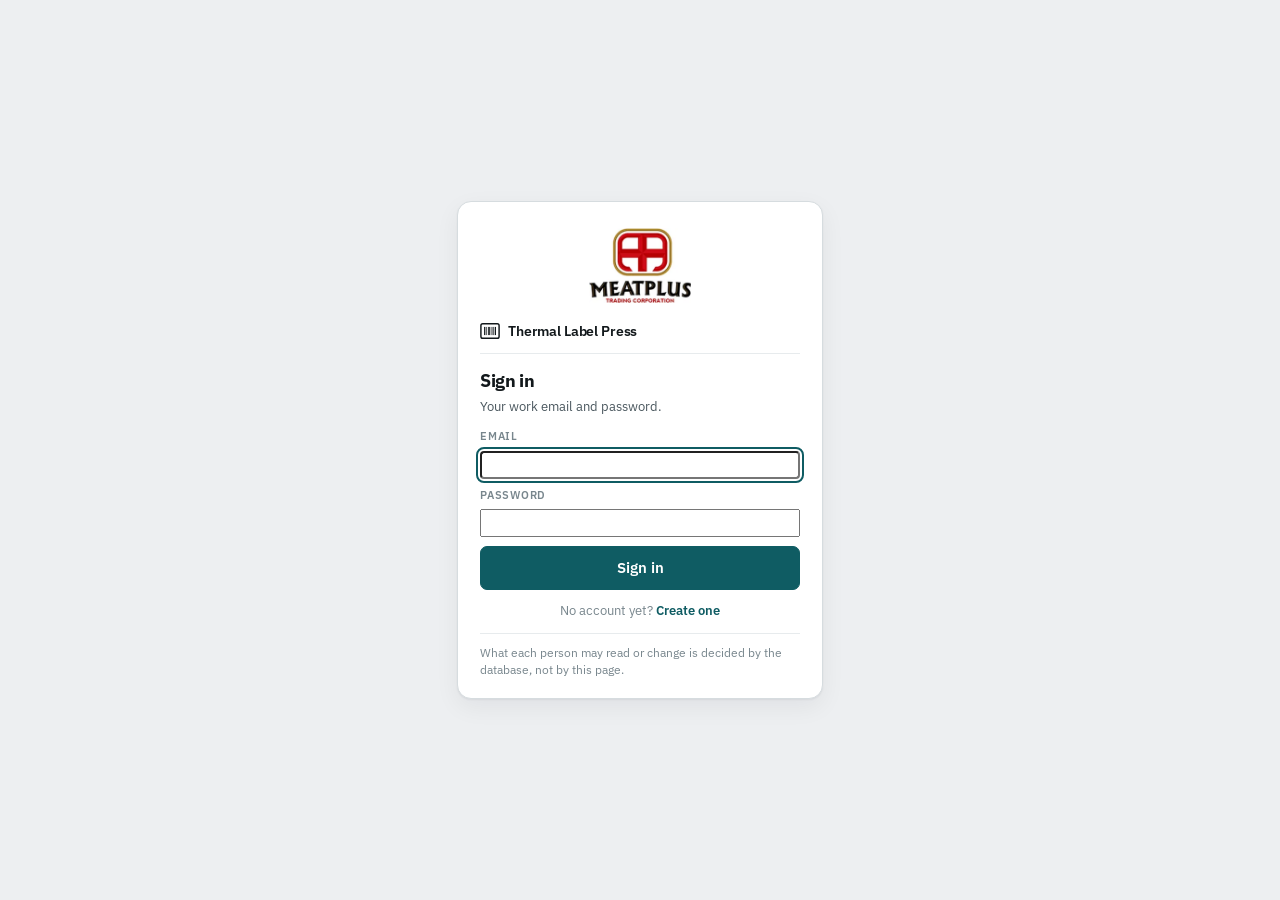
==== test/index.html @ 245c42df "Add GS1-128, EAN-13, EAN-8, UPC-A, ITF-14 and a GS1 Digital Link QR GS1-128 is the useful one for a " ====
<!doctype html>
<html lang="en">
<head>
<meta charset="utf-8">
<meta name="viewport" content="width=device-width, initial-scale=1">
<title>Thermal Label Press</title>
<meta name="description" content="Customer-based barcode label generator — Code 128, GS1-128, EAN, UPC, ITF-14 and QR — for Zebra and Godex thermal printers.">
<meta name="theme-color" content="#0F5C63">
<link rel="preconnect" href="https://fonts.googleapis.com">
<link rel="preconnect" href="https://fonts.gstatic.com" crossorigin>
<link rel="stylesheet" href="https://fonts.googleapis.com/css2?family=Courier+Prime:wght@700&family=IBM+Plex+Mono:wght@400;500;600;700&family=IBM+Plex+Sans:wght@400;500;600;700&display=swap">
<link rel="stylesheet" href="../styles.css">
<link rel="icon" href="data:image/svg+xml,%3Csvg xmlns='http://www.w3.org/2000/svg' viewBox='0 0 22 22'%3E%3Crect width='22' height='22' rx='4' fill='%230F5C63'/%3E%3Cg fill='white'%3E%3Crect x='4.5' y='5' width='1.6' height='12'/%3E%3Crect x='7.2' y='5' width='0.9' height='12'/%3E%3Crect x='9.2' y='5' width='2' height='12'/%3E%3Crect x='12.2' y='5' width='0.9' height='12'/%3E%3Crect x='14.2' y='5' width='1.3' height='12'/%3E%3Crect x='16.6' y='5' width='1.6' height='12'/%3E%3C/g%3E%3C/svg%3E">
</head>
<body class="locked">
<header class="bar">
  <div class="brand">
    <svg width="22" height="22" viewBox="0 0 22 22" aria-hidden="true">
      <rect x="1" y="3" width="20" height="16" rx="2" fill="none" stroke="currentColor" stroke-width="1.6"/>
      <g fill="currentColor">
        <rect x="4.5" y="6.5" width="1.4" height="9"/><rect x="7" y="6.5" width="0.8" height="9"/>
        <rect x="9" y="6.5" width="1.8" height="9"/><rect x="11.8" y="6.5" width="0.8" height="9"/>
        <rect x="13.8" y="6.5" width="1.2" height="9"/><rect x="16.2" y="6.5" width="1.4" height="9"/>
      </g>
    </svg>
    <span>Thermal Label Press</span>
    <span class="sub">Code 128 · GS1 · QR</span>
  </div>
  <nav class="tabs" role="tablist">
    <button role="tab" aria-selected="true" data-tab="print">Print</button>
    <button role="tab" aria-selected="false" data-tab="products">Products <span class="badge" id="pend-prod" hidden></span></button>
    <button role="tab" aria-selected="false" data-tab="customers">Customers <span class="badge" id="pend-cust" hidden></span></button>
    <button role="tab" aria-selected="false" data-tab="log">Print log</button>
    <button role="tab" aria-selected="false" data-tab="setup" data-admin="1">Label setup</button>
    <button role="tab" aria-selected="false" data-tab="users" data-admin="1">Users</button>
  </nav>
  <div class="who" id="who">
    <span class="whoName" id="who-name"></span>
    <span class="chip" id="who-role"></span>
    <button class="btn ghost tiny" id="b-refresh" title="Reload from the database">Refresh</button>
    <button class="btn ghost tiny" id="b-lock" title="Lock the station">Lock</button>
    <button class="btn ghost tiny" id="b-signout">Sign out</button>
  </div>
</header>

<!-- ============ SIGN IN ============ -->
<div id="gate" hidden>
  <div class="gateCard">
    <div class="gateLogo"><img src="../meatplus.webp" alt="Meatplus Trading Corporation" width="220" height="162"></div>
    <div class="gateBrand">
      <svg width="26" height="26" viewBox="0 0 22 22" aria-hidden="true">
        <rect x="1" y="3" width="20" height="16" rx="2" fill="none" stroke="currentColor" stroke-width="1.6"/>
        <g fill="currentColor">
          <rect x="4.5" y="6.5" width="1.4" height="9"/><rect x="7" y="6.5" width="0.8" height="9"/>
          <rect x="9" y="6.5" width="1.8" height="9"/><rect x="11.8" y="6.5" width="0.8" height="9"/>
          <rect x="13.8" y="6.5" width="1.2" height="9"/><rect x="16.2" y="6.5" width="1.4" height="9"/>
        </g>
      </svg>
      <span>Thermal Label Press</span>
    </div>

    <form id="login-panel" hidden autocomplete="on">
      <h1>Sign in</h1>
      <p class="gateNote">Your work email and password.</p>
      <div class="field"><label for="li-email">Email</label><input type="email" id="li-email" autocomplete="username" required></div>
      <div class="field"><label for="li-pass">Password</label><input type="password" id="li-pass" autocomplete="current-password" required></div>
      <div class="gateMsg" id="li-msg"></div>
      <button class="btn primary wide" type="submit">Sign in</button>
      <p class="gateSwap">No account yet? <a href="#" data-gate="signup">Create one</a></p>
    </form>

    <form id="signup-panel" hidden autocomplete="on">
      <h1>Create your account</h1>
      <p class="gateNote">Your name goes on every label run you print.</p>
      <div class="field"><label for="su-name">Your name</label><input type="text" id="su-name" autocomplete="name" required></div>
      <div class="field"><label for="su-email">Work email</label><input type="email" id="su-email" autocomplete="username" required></div>
      <div class="field"><label for="su-pass">Password</label><input type="password" id="su-pass" autocomplete="new-password" required></div>
      <div class="field"><label for="su-pass2">Repeat it</label><input type="password" id="su-pass2" autocomplete="new-password" required></div>
      <div class="gateMsg" id="su-msg"></div>
      <button class="btn primary wide" type="submit">Create account</button>
      <p class="gateSwap">Already have one? <a href="#" data-gate="login">Sign in</a></p>
    </form>

    <div id="pending-panel" hidden>
      <h1>Waiting for approval</h1>
      <p class="gateNote">You are signed in as <b id="pending-who"></b>, but no role has been set yet.
        Ask an administrator to give you one on the Users tab.</p>
      <button class="btn wide" id="b-pending-out">Sign out</button>
    </div>

    <p class="gateFoot">What each person may read or change is decided by the database, not by this page.</p>
  </div>
</div>

<main class="wrap">

<!-- ============ PRINT ============ -->
<section class="panel on" id="p-print">
<div class="split">

  <div>
    <div class="card">
      <h2>Label content</h2>
      <div class="body">
        <div class="grid2">
          <div class="field span2">
            <label for="f-cust">Customer</label>
            <div class="custRow"><select id="f-cust"></select><span id="f-cust-mark"></span></div>
            <span class="hint">Every product belongs to a customer. Choosing one narrows the product list and is recorded in the print log — customer details never appear on the label.</span>
          </div>
          <div class="field span2">
            <label for="f-pick">Product</label>
            <select id="f-pick"></select>
            <span class="hint">Pick a saved product to fill the name, size and barcode. Choose “Custom entry” to type a one-off label.</span>
          </div>
          <div class="field span2">
            <label for="f-name">Product name</label>
            <input type="text" id="f-name" placeholder="AllJoy Chicken Liver">
          </div>
          <div class="field">
            <label for="f-size">Pack size</label>
            <input type="text" id="f-size" placeholder="250g">
          </div>
          <div class="field">
            <label for="f-code">Barcode number</label>
            <input type="text" id="f-code" class="mono" placeholder="39012472" inputmode="numeric">
          </div>
          <div class="field">
            <label for="f-sym">Code type</label>
            <select id="f-sym">
              <optgroup label="Bars">
                <option value="c128">Code 128 — the bars on the sample label</option>
                <option value="gs1128">GS1-128 — Code 128 carrying the dates and batch</option>
                <option value="ean13">EAN-13 — retail checkout</option>
                <option value="ean8">EAN-8 — retail checkout, small packs</option>
                <option value="upca">UPC-A — retail checkout, North America</option>
                <option value="itf14">ITF-14 — shipping cartons</option>
              </optgroup>
              <optgroup label="Square">
                <option value="qr">QR Code — a square, readable by phone</option>
                <option value="qrdl">QR Code · GS1 Digital Link — ready for 2D at the till</option>
              </optgroup>
            </select>
            <span class="hint">All of them carry the same number.<span data-admin="1"> Remembered against the customer selected above.</span><span data-op="1"> Used for this run; an administrator sets what a customer normally gets.</span></span>
          </div>
          <div class="field" id="fld-batch">
            <label for="f-batch">Batch or lot <span class="opt">optional</span></label>
            <input type="text" id="f-batch" class="mono" placeholder="L2608A" maxlength="20">
            <span class="hint">Goes into the barcode as (10) alongside the dates, so a scan captures it. Not printed as text.</span>
          </div>
          <div class="field">
            <label for="f-pd">Production date</label>
            <input type="date" id="f-pd">
            <div class="row"><button class="btn tiny" data-pd="today">Today</button></div>
          </div>
          <div class="field">
            <label for="f-ed">Expiry date</label>
            <input type="date" id="f-ed">
            <div class="row">
              <button class="btn tiny" data-shelf="3">+3 mo</button>
              <button class="btn tiny" data-shelf="6">+6 mo</button>
              <button class="btn tiny" data-shelf="12">+1 yr</button>
              <button class="btn tiny" data-shelf="24">+2 yr</button>
            </div>
          </div>
          <div class="field">
            <label for="f-copies">Copies</label>
            <input type="number" id="f-copies" value="1" min="1" max="500" class="mono">
          </div>
          <div class="field">
            <span class="lbl">Catalog</span>
            <button class="btn" id="b-save">Save to products</button>
          </div>
        </div>
      </div>
    </div>

    <div class="card">
      <h2>Print queue <span class="count" id="q-count">0 labels</span></h2>
      <div id="q-list"><div class="empty">Nothing queued. Add labels here to print several products in one run.</div></div>
      <div class="body row" style="border-top:1px solid var(--line-2)">
        <button class="btn primary" id="b-printq">Print queue</button>
        <button class="btn" id="b-addq">Add current label</button>
        <button class="btn ghost danger" id="b-clearq">Clear</button>
      </div>
    </div>

    <div class="card">
      <h2>Printer command · ZPL</h2>
      <div class="body">
        <pre class="zpl" id="zpl"></pre>
        <div class="row" style="margin-top:12px">
          <button class="btn" id="b-copyzpl">Copy ZPL</button>
          <button class="btn" id="b-dlzpl">Download .zpl</button>
          <span class="hint">Send straight to a Zebra printer (or a Godex model running ZPL emulation) — no driver, no browser margins.
            The file is ready to send with Zebra Setup Utilities, <span class="mono">copy /b</span> to a shared printer, or port 9100.</span>
        </div>
      </div>
    </div>
  </div>

  <div class="previewWrap">
    <div class="card">
      <h2>Preview <span class="count" id="pv-scale"></span></h2>
      <div class="stage" id="stage"><div class="stageInner" id="stageInner"></div></div>
      <div class="specs" id="specs"></div>
      <div id="carries"></div>
      <div id="flags"></div>
      <div class="body row" style="padding-top:4px">
        <button class="btn primary" id="b-print">Print label</button>
        <button class="btn" id="b-zoom">Zoom</button>
      </div>
    </div>
  </div>

</div>
</section>

<!-- ============ PRODUCTS ============ -->
<section class="panel" id="p-products">
  <div class="card">
    <h2 id="prod-title">Add a product</h2>
    <div class="body">
      <div class="grid3">
        <div class="field"><label for="n-name">Product name</label><input type="text" id="n-name" placeholder="AllJoy Beef Tapa"></div>
        <div class="field"><label for="n-size">Pack size</label><input type="text" id="n-size" placeholder="500g"></div>
        <div class="field"><label for="n-code">Barcode number</label><input type="text" id="n-code" class="mono" placeholder="39012473"></div>
        <div class="field" style="grid-column:span 2"><label for="n-cust">Customer</label><select id="n-cust"></select></div>
      </div>
      <div class="row" style="margin-top:14px">
        <button class="btn primary" id="b-add">Add product</button>
        <button class="btn ghost" id="b-pcancel" style="display:none">Cancel</button>
        <span class="hint" id="add-msg"></span>
        <span class="hint" data-op="1">New products are sent to an administrator for approval before they can be printed.</span>
      </div>
    </div>
  </div>

  <div class="card">
    <h2>Saved products <span class="count" id="cat-count"></span></h2>
    <div id="cat-warn"></div>
    <div class="tblWrap">
      <table>
        <thead><tr><th>Product</th><th>Size</th><th>Barcode</th><th>Customer</th><th></th></tr></thead>
        <tbody id="cat-body"></tbody>
      </table>
    </div>
    <div class="body row" style="border-top:1px solid var(--line-2)">
      <button class="btn" id="b-export">Export CSV</button>
      <button class="btn" id="b-import" data-admin="1">Import CSV</button>
      <input type="file" id="f-file" accept=".csv,text/csv" style="display:none">
      <span class="hint">Columns: name, size, code, customer. Import adds new codes and updates matching ones; either “customer” or “company” works as the column name. This is how you bring across the CSVs exported from the offline label station.</span>
    </div>
  </div>
</section>

<!-- ============ CUSTOMERS ============ -->
<section class="panel" id="p-customers">
  <div class="card">
    <h2 id="cus-title">Add a customer</h2>
    <div class="body">
      <div class="grid3">
        <div class="field"><label for="c-name">Customer name</label><input type="text" id="c-name" placeholder="AllJoy Foods"></div>
        <div class="field"><label for="c-code">Customer code</label><input type="text" id="c-code" class="mono" placeholder="ALLJOY"></div>
        <div class="field"><label for="c-contact">Contact person</label><input type="text" id="c-contact" placeholder="Ms. Rivera · 0917 000 0000"></div>
        <div class="field" style="grid-column:span 2"><label for="c-addr">Address</label><input type="text" id="c-addr" placeholder="Quezon City"></div>
        <div class="field"><label for="c-notes">Notes</label><input type="text" id="c-notes" placeholder="Deliveries Tue &amp; Fri"></div>
        <div class="field"><label>Logo</label>
          <div class="logoPick">
            <span class="logoBox" id="c-logo-box"><span class="logoNone">none</span></span>
            <button class="btn tiny" id="b-clogo" type="button">Choose…</button>
            <button class="btn tiny ghost danger" id="b-clogo-x" type="button" style="display:none">Remove</button>
            <input type="file" id="c-logo-file" accept="image/*" style="display:none">
          </div>
        </div>
        <div class="field"><label for="c-w">Label width (mm)</label><input type="number" id="c-w" class="mono" step="0.5" min="20" placeholder="house default"></div>
        <div class="field"><label for="c-h">Label height (mm)</label><input type="number" id="c-h" class="mono" step="0.5" min="15" placeholder="house default"></div>
        <div class="field" style="display:flex;justify-content:flex-end">
          <span class="hint">Leave the size blank to follow the house default. Setting it gives this customer its own stock, sized to fit automatically — fine-tune it any time on the Label setup tab.</span>
        </div>
      </div>
      <div class="row" style="margin-top:14px">
        <button class="btn primary" id="b-cadd">Add customer</button>
        <button class="btn ghost" id="b-ccancel" style="display:none">Cancel</button>
        <span class="hint" id="cus-msg"></span>
        <span class="hint" data-op="1">New customers are sent to an administrator for approval before they can be used.</span>
      </div>
    </div>
  </div>

  <div class="card">
    <h2>Customers <span class="count" id="cus-count"></span></h2>
    <div class="tblWrap">
      <table>
        <thead><tr><th>Customer</th><th>Code</th><th>Label stock</th><th>Contact</th><th>Address</th><th>Notes</th><th>Products</th><th></th></tr></thead>
        <tbody id="cus-body"></tbody>
      </table>
    </div>
    <div class="body row" style="border-top:1px solid var(--line-2)">
      <button class="btn" id="b-cexport">Export CSV</button>
      <button class="btn" id="b-cimport" data-admin="1">Import CSV</button>
      <input type="file" id="c-file" accept=".csv,text/csv" style="display:none">
      <span class="hint">Columns: name, code, contact, address, notes. Logos are not part of the CSV — set those here.</span>
    </div>
  </div>
</section>

<!-- ============ USERS ============ -->
<section class="panel" id="p-users">
  <div class="card">
    <h2 id="usr-title">Add a user</h2>
    <div class="body">
      <div class="grid3">
        <div class="field"><label for="u-name">Name</label><input type="text" id="u-name" autocomplete="off" placeholder="Rosa dela Cruz"></div>
        <div class="field"><label for="u-user">Username</label><input type="text" id="u-user" autocomplete="off" placeholder="rosa.delacruz@meatplus.ph"></div>
        <div class="field"><label for="u-role">Role</label>
          <select id="u-role">
            <option value="operator">Operator — print and view the log</option>
            <option value="admin">Administrator — everything</option>
          </select>
        </div>
        <div class="field"><label for="u-pin">PIN or password</label><input type="password" id="u-pin" autocomplete="new-password"></div>
        <div class="field"><label for="u-pin2">Repeat it</label><input type="password" id="u-pin2" autocomplete="new-password"></div>
      </div>
      <div class="row" style="margin-top:14px">
        <button class="btn primary" id="b-uadd">Add user</button>
        <button class="btn ghost" id="b-ucancel" style="display:none">Cancel</button>
        <span class="hint" id="usr-msg"></span>
      </div>
    </div>
  </div>

  <div class="card">
    <h2>Users <span class="count" id="usr-count"></span></h2>
    <div class="tblWrap">
      <table>
        <thead><tr><th>Name</th><th>Username</th><th>Role</th><th>Last signed in</th><th></th></tr></thead>
        <tbody id="usr-body"></tbody>
      </table>
    </div>
    <div class="body" style="border-top:1px solid var(--line-2)">
      <div class="flag ok"><span class="ic">▣</span><span>Accounts are real logins in your Supabase project and what each
        role may read or change is enforced by the database, not by this page — so the rules hold however the page is
        opened. Passwords are set through a server-side function that checks you are an administrator first; the key
        that can create a login is never sent to this browser.</span></div>
      <div class="flag warn" style="margin-top:10px"><span class="ic">△</span><span>This project's logins are shared with
        the other Meatplus apps. <b>Delete</b> here removes access to the label app only — it does not delete the
        person's login, so they keep working in those. If the username already has a login, adding it here gives that
        person label access instead of making a second account; leave the password blank to keep theirs as it is.</span></div>
      <div class="row" style="margin-top:14px">
        <button class="btn" id="b-uexport">Export users CSV</button>
        <span class="hint">Names, usernames and roles only — passwords are never exported.</span>
      </div>
    </div>
  </div>
</section>

<!-- ============ PRINT LOG ============ -->
<section class="panel" id="p-log">
  <div class="card">
    <h2>Print log <span class="count" id="log-count"></span></h2>
    <div class="tblWrap">
      <table>
        <thead><tr><th>When</th><th>By</th><th>Customer</th><th>Product</th><th>Size</th><th>Barcode</th><th>Dates</th><th>Labels</th></tr></thead>
        <tbody id="log-body"></tbody>
      </table>
    </div>
    <div class="body row" style="border-top:1px solid var(--line-2)">
      <button class="btn" id="b-lexport">Export CSV</button>
      <button class="btn ghost danger" id="b-lclear" data-admin="1">Clear log</button>
      <span class="hint">Every print run is recorded here — the last 2,000 runs are kept.</span>
    </div>
  </div>
</section>

<!-- ============ SETUP ============ -->
<section class="panel" id="p-setup">
  <div class="split">
    <div>
      <div class="card">
        <h2>Label stock</h2>
        <div id="scope" style="padding:14px 18px 0"></div>
        <div class="body">
          <div class="grid3">
            <div class="field" style="grid-column:span 3">
              <label for="s-scope">Whose labels are you setting up?</label>
              <select id="s-scope"></select>
              <span class="hint">Everything on this tab belongs to the company chosen here. This is the same choice as the customer on the Print tab.</span>
            </div>
            <div class="field span2" style="grid-column:span 3">
              <label for="s-preset">Size preset</label>
              <select id="s-preset">
                <option value="50x30">50 × 30 mm  (2.0 × 1.2 in)</option>
                <option value="50x25">50 × 25 mm  (2.0 × 1.0 in)</option>
                <option value="57x32">57 × 32 mm</option>
                <option value="60x40">60 × 40 mm</option>
                <option value="40x30">40 × 30 mm</option>
                <option value="76x51">76 × 51 mm  (3.0 × 2.0 in)</option>
                <option value="100x50">100 × 50 mm (4.0 × 2.0 in)</option>
                <option value="custom">Custom…</option>
              </select>
            </div>
            <div class="field"><label for="s-w">Width (mm)</label><input type="number" id="s-w" class="mono" step="0.5" min="20"></div>
            <div class="field"><label for="s-h">Height (mm)</label><input type="number" id="s-h" class="mono" step="0.5" min="15"></div>
            <div class="field"><label for="s-pad">Margin (mm)</label><input type="number" id="s-pad" class="mono" step="0.5" min="0"></div>
            <div class="field"><label for="s-dpi">Printer resolution</label>
              <select id="s-dpi"><option value="203">203 dpi (8 dots/mm)</option><option value="300">300 dpi (12 dots/mm)</option><option value="600">600 dpi (24 dots/mm)</option></select>
            </div>
            <div class="field"><label for="s-dark">Darkness (ZPL)</label><input type="number" id="s-dark" class="mono" min="0" max="30" step="1"></div>
            <div class="field"><label for="s-speed">Print speed (ips)</label><input type="number" id="s-speed" class="mono" min="2" max="12" step="1"></div>
          </div>
        </div>
      </div>

      <div class="card">
        <h2>Code measurement</h2>
        <div class="body">
          <div class="grid3">
            <div class="field" style="grid-column:span 3">
              <label for="s-sym">Code type</label>
              <select id="s-sym">
                <option value="c128">Code 128 — the bars on the sample label</option>
                <option value="qr">QR Code — a square, readable by phone</option>
              </select>
            </div>
            <div class="field" id="fld-barmode" style="grid-column:span 3">
              <label for="s-barmode">Sizing method</label>
              <select id="s-barmode">
                <option value="width">Set the barcode size — bars adjust to fit</option>
                <option value="module">Set the module width — barcode grows with longer numbers</option>
              </select>
            </div>
            <div class="field" id="fld-barw"><label for="s-barw">Barcode width (mm)</label><input type="number" id="s-barw" class="mono" step="0.5" min="10"></div>
            <div class="field" id="fld-bar"><label for="s-bar">Barcode height (mm)</label><input type="number" id="s-bar" class="mono" step="0.5" min="3"></div>
            <div class="field" id="fld-mod"><label for="s-mod">Module width (mm)</label><input type="number" id="s-mod" class="mono" step="0.01" min="0.15"></div>
            <div class="field" id="fld-qrmm"><label for="s-qrmm">QR size (mm)</label><input type="number" id="s-qrmm" class="mono" step="0.5" min="4"></div>
            <div class="field" id="fld-qrec">
              <label for="s-qrec">QR error correction</label>
              <select id="s-qrec">
                <option value="L">L — smallest code, least tolerant</option>
                <option value="M">M — the usual choice</option>
                <option value="Q">Q — tolerates a smudged label</option>
                <option value="H">H — most tolerant, largest code</option>
              </select>
            </div>
            <div class="field" id="fld-dlbase" style="grid-column:span 3">
              <label for="s-dlbase">Digital Link address</label>
              <input type="text" id="s-dlbase" class="mono" placeholder="https://id.gs1.org">
              <span class="hint">Where the QR points. GS1's own resolver works out of the box; change it to your own domain when you have a page to send people to.</span>
            </div>
            <div class="field" id="fld-suffix" style="grid-column:span 3">
              <label for="s-suffix">What the scanner types after the number</label>
              <select id="s-suffix">
                <option value="lf">Enter — line feed (matches the sample label)</option>
                <option value="cr">Enter — carriage return</option>
                <option value="crlf">Enter — carriage return + line feed</option>
                <option value="tab">Tab</option>
                <option value="">Nothing — just the number</option>
              </select>
            </div>
          </div>
          <div class="row" style="margin-top:14px">
            <span class="hint" id="bar-readout"></span>
          </div>
        </div>
      </div>

      <div class="card">
        <h2>Typography</h2>
        <div class="body">
          <div class="grid3">
            <div class="field"><label for="s-title">Name size (mm)</label><input type="number" id="s-title" class="mono" step="0.1" min="1"></div>
            <div class="field"><label for="s-date">Date size (mm)</label><input type="number" id="s-date" class="mono" step="0.1" min="1"></div>
            <div class="field"><label for="s-num">Number size (mm)</label><input type="number" id="s-num" class="mono" step="0.1" min="1"></div>
            <div class="field"><label for="s-fmt">Date format</label>
              <select id="s-fmt">
                <option value="mdy">Aug 20,2026</option>
                <option value="dmy">20 Aug 2026</option>
                <option value="iso">2026-08-20</option>
                <option value="slash">08/20/2026</option>
              </select>
            </div>
            <div class="field"><label for="s-pdl">“Produced” label</label><input type="text" id="s-pdl"></div>
            <div class="field"><label for="s-edl">“Expires” label</label><input type="text" id="s-edl"></div>
            <div class="field"><label for="s-shownum">Number under bars</label>
              <select id="s-shownum"><option value="1">Show</option><option value="0">Hide</option></select>
            </div>
          </div>
          <div class="row" style="margin-top:16px">
            <button class="btn" id="b-fit">Auto-fit to stock</button>
            <button class="btn ghost" id="b-reset">Reset to defaults</button>
            <span class="hint">Auto-fit sizes the text and bars to fill the current label.</span>
          </div>
        </div>
      </div>
    </div>

    <div class="previewWrap">
      <div class="card">
        <h2>Live preview</h2>
        <div class="stage" id="stage2"><div class="stageInner" id="stageInner2"></div></div>
        <div class="specs" id="specs2"></div>
        <div id="carries2"></div>
        <div id="flags2" style="padding-top:12px"></div>
      </div>
      <div class="card">
        <h2>Printing notes</h2>
        <div class="body" style="font-size:14px;color:var(--ink-2);display:flex;flex-direction:column;gap:10px">
          <p style="margin:0"><b style="color:var(--ink)">Browser printing.</b> In the print dialog choose your Zebra or Godex driver, set paper to the same size as above, scale to 100% (not “fit to page”), and turn margins off. The page size is already embedded in the label.</p>
          <p style="margin:0"><b style="color:var(--ink)">Direct ZPL.</b> Copying the ZPL and sending it to the printer’s port skips the driver entirely and gives the sharpest bars, because the printer renders them at exact dot boundaries. The layout matches, but the text comes out in the printer’s own built-in font — print through the driver when you want the typewriter face of the sample label.</p>
          <p style="margin:0"><b style="color:var(--ink)">Scan quality.</b> Keep the module width at or above 0.25 mm and the barcode at least 8 mm tall. The module width is the width of the thinnest bar: widen the barcode to raise it, and remember that a longer barcode number divides the same width into more bars. Anything thinner than one printer dot cannot print cleanly and will fail to scan.</p>
        </div>
      </div>
    </div>
  </div>
</section>

</main>

<div id="sheet"></div>
<div class="toast" id="toast"></div>

<script src="../config.js"></script>
<script src="mock-sb.js"></script>
<script src="../js/qr.js"></script>
<script src="../js/linear.js"></script>
<script src="../js/core.js"></script>
<script src="../js/label.js"></script>
<script src="../js/lists.js"></script>
<script src="../js/setup.js"></script>
<script src="../js/wiring.js"></script>
</body>
</html>
---- styles.css ----
:root{
  --ground:#EDEFF1;
  --surface:#FFFFFF;
  --surface-2:#F5F7F8;
  --ink:#12181B;
  --ink-2:#4A575E;
  --ink-3:#78868D;
  --line:#D6DCDF;
  --line-2:#E7EBED;
  --accent:#0F5C63;
  --accent-ink:#FFFFFF;
  --accent-soft:#DCEBEC;
  --warn:#8A5A0B;
  --warn-soft:#FBEED6;
  --bad:#9E2F26;
  --bad-soft:#F8E3E1;
  --good:#2C6A4B;
  --shadow:0 1px 2px rgba(18,24,27,.06), 0 8px 24px rgba(18,24,27,.06);
  --r:10px;
  --sans:"IBM Plex Sans", "Segoe UI", system-ui, -apple-system, sans-serif;
  --mono:"IBM Plex Mono", "SFMono-Regular", Consolas, "Liberation Mono", monospace;
  /* the label's own faces — the typewriter face of the printout, and the
     grotesque the barcode's number is set in */
  --label-mono:"Courier New", "Courier Prime", "Nimbus Mono PS", Courier, monospace;
  --label-num:Arial, "Helvetica Neue", Helvetica, "Liberation Sans", sans-serif;
}
@media (prefers-color-scheme: dark){
  :root:not([data-theme="light"]){
    --ground:#0E1416;
    --surface:#161E21;
    --surface-2:#1C262A;
    --ink:#E8EDEE;
    --ink-2:#A8B5BA;
    --ink-3:#7C8B91;
    --line:#2A363B;
    --line-2:#222D31;
    --accent:#4FB3B8;
    --accent-ink:#062224;
    --accent-soft:#163537;
    --warn:#E0B269;
    --warn-soft:#33280F;
    --bad:#E58A80;
    --bad-soft:#361B18;
    --good:#77C79B;
    --shadow:0 1px 2px rgba(0,0,0,.4), 0 10px 28px rgba(0,0,0,.35);
  }
}
:root[data-theme="dark"]{
  --ground:#0E1416;
  --surface:#161E21;
  --surface-2:#1C262A;
  --ink:#E8EDEE;
  --ink-2:#A8B5BA;
  --ink-3:#7C8B91;
  --line:#2A363B;
  --line-2:#222D31;
  --accent:#4FB3B8;
  --accent-ink:#062224;
  --accent-soft:#163537;
  --warn:#E0B269;
  --warn-soft:#33280F;
  --bad:#E58A80;
  --bad-soft:#361B18;
  --good:#77C79B;
  --shadow:0 1px 2px rgba(0,0,0,.4), 0 10px 28px rgba(0,0,0,.35);
}

*{box-sizing:border-box}
body{
  margin:0;
  background:var(--ground);
  color:var(--ink);
  font-family:var(--sans);
  font-size:15px;
  line-height:1.45;
  -webkit-font-smoothing:antialiased;
}
button,input,select,textarea{font:inherit;color:inherit}
:focus-visible{outline:2px solid var(--accent);outline-offset:2px;border-radius:4px}

/* ---------- top bar ---------- */
.bar{
  position:sticky;top:0;z-index:30;
  display:flex;align-items:center;gap:20px;flex-wrap:wrap;
  padding:10px 20px;
  background:var(--surface);
  border-bottom:1px solid var(--line);
}
.brand{display:flex;align-items:center;gap:10px;font-weight:600;letter-spacing:-.01em}
.brand svg{display:block}
.brand .sub{
  font-family:var(--mono);font-size:11px;color:var(--ink-3);
  text-transform:uppercase;letter-spacing:.08em;border-left:1px solid var(--line);
  padding-left:10px;margin-left:2px;
}
.tabs{display:flex;gap:2px;margin-left:auto;background:var(--surface-2);padding:3px;border-radius:8px}
.tabs button{
  border:0;background:transparent;padding:6px 14px;border-radius:6px;
  font-size:14px;font-weight:500;color:var(--ink-2);cursor:pointer;
}
.tabs button[aria-selected="true"]{background:var(--accent);color:var(--accent-ink)}
.tabs button:hover:not([aria-selected="true"]){color:var(--ink)}

/* ---------- layout ---------- */
.wrap{max-width:1180px;margin:0 auto;padding:22px 20px 80px}
.panel{display:none}
.panel.on{display:block}
.split{display:grid;grid-template-columns:minmax(0,1fr) minmax(0,420px);gap:22px;align-items:start}
@media (max-width:900px){.split{grid-template-columns:minmax(0,1fr)}}

.card{
  background:var(--surface);border:1px solid var(--line);border-radius:var(--r);
  box-shadow:var(--shadow);
}
.card + .card{margin-top:18px}
.card > h2{
  margin:0;padding:13px 18px;border-bottom:1px solid var(--line-2);
  font-size:12px;font-weight:600;text-transform:uppercase;letter-spacing:.09em;color:var(--ink-3);
  display:flex;align-items:center;gap:10px;
}
.card > h2 .count{font-family:var(--mono);letter-spacing:0;color:var(--ink-2)}
.card .body{padding:18px}

.grid2{display:grid;grid-template-columns:1fr 1fr;gap:14px}
.grid3{display:grid;grid-template-columns:1fr 1fr 1fr;gap:14px}
@media (max-width:620px){.grid2,.grid3{grid-template-columns:1fr}}
.field{display:flex;flex-direction:column;gap:6px;min-width:0}
.field[hidden]{display:none}   /* an author rule outranks the browser's own [hidden] */
.field.span2{grid-column:1/-1}
.field.off{opacity:.5}
.field.off input{cursor:not-allowed}
label,.lbl{
  font-size:11px;font-weight:600;text-transform:uppercase;letter-spacing:.07em;color:var(--ink-3);
}
input[type=text],input[type=date],input[type=number],select,textarea{
  width:100%;padding:9px 11px;background:var(--surface-2);
  border:1px solid var(--line);border-radius:7px;
}
input:hover,select:hover{border-color:var(--ink-3)}
.mono{font-family:var(--mono);font-variant-numeric:tabular-nums}
.hint{font-size:12px;color:var(--ink-3)}
.row{display:flex;gap:8px;flex-wrap:wrap;align-items:center}

/* ---------- buttons ---------- */
.btn{
  display:inline-flex;align-items:center;justify-content:center;gap:7px;
  padding:9px 15px;border-radius:7px;border:1px solid var(--line);
  background:var(--surface-2);color:var(--ink);font-weight:500;cursor:pointer;
  white-space:nowrap;
}
.btn:hover{border-color:var(--ink-3)}
.btn.primary{background:var(--accent);border-color:var(--accent);color:var(--accent-ink);font-weight:600}
.btn.primary:hover{filter:brightness(1.08)}
.btn.ghost{background:transparent;border-color:transparent;color:var(--ink-2);padding:6px 9px}
.btn.ghost:hover{background:var(--surface-2);color:var(--ink)}
.btn.tiny{padding:4px 9px;font-size:12px;font-family:var(--mono)}
.btn.danger{color:var(--bad)}
.btn:disabled{opacity:.45;cursor:not-allowed}

/* ---------- preview ---------- */
.previewWrap{position:sticky;top:74px}
.stage{
  padding:22px;display:flex;justify-content:center;
  background:
    linear-gradient(45deg,var(--surface-2) 25%,transparent 25%,transparent 75%,var(--surface-2) 75%) 0 0/16px 16px,
    linear-gradient(45deg,var(--surface-2) 25%,transparent 25%,transparent 75%,var(--surface-2) 75%) 8px 8px/16px 16px,
    var(--surface);
  border-bottom:1px solid var(--line-2);overflow:auto;
}
.stageInner{position:relative;flex:0 0 auto}
.stageInner > .label{transform-origin:top left}
.specs{
  display:flex;gap:14px;flex-wrap:wrap;padding:11px 18px;
  font-family:var(--mono);font-size:12px;color:var(--ink-2);
  border-bottom:1px solid var(--line-2);
}
.specs b{color:var(--ink);font-weight:600}
.flag{
  margin:0 18px 14px;padding:9px 12px;border-radius:7px;font-size:13px;
  display:flex;gap:9px;align-items:flex-start;
}
.flag.warn{background:var(--warn-soft);color:var(--warn)}
.flag.bad{background:var(--bad-soft);color:var(--bad)}
.flag.ok{background:var(--accent-soft);color:var(--accent)}
.flag .ic{font-family:var(--mono);font-weight:700}

/* the label itself — fixed white media in both themes, it is physical paper */
.label{
  background:#fff;color:#000;
  display:flex;flex-direction:column;align-items:center;justify-content:center;
  font-family:var(--label-mono);font-weight:700;
  overflow:hidden;
  box-shadow:0 0 0 1px rgba(0,0,0,.18);
}
.label .ln{text-align:center;width:100%}
.label .dates{width:100%;text-align:center}
.label svg{display:block}
.label .num{font-family:var(--label-num);line-height:1}

/* ---------- queue ---------- */
.qrow{
  display:flex;align-items:center;gap:12px;padding:10px 18px;border-bottom:1px solid var(--line-2);
}
.qrow:last-child{border-bottom:0}
.qrow .nm{flex:1;min-width:0;overflow:hidden;text-overflow:ellipsis;white-space:nowrap}
.qrow .cd{font-family:var(--mono);font-size:12px;color:var(--ink-3)}
.qtyBox{
  display:inline-flex;align-items:center;gap:1px;padding:2px 6px 2px 8px;border-radius:20px;
  background:var(--accent-soft);color:var(--accent);
}
.qtyX{font-family:var(--mono);font-size:12px;font-weight:600;opacity:.75}
/* The count is typed straight into the chip, so it reads as a label until you use it. */
input.qty{
  width:34px;padding:0 0 0 1px;margin:0;border:0;background:transparent;box-shadow:none;
  font-family:var(--mono);font-size:12px;font-weight:600;color:inherit;text-align:left;
  -moz-appearance:textfield;
}
input.qty::-webkit-outer-spin-button,
input.qty::-webkit-inner-spin-button{-webkit-appearance:none;margin:0}
input.qty:focus{outline:2px solid var(--accent);outline-offset:2px;border-radius:4px}
.qrow:hover input.qty,input.qty:focus{-moz-appearance:number-input}
.qrow:hover input.qty::-webkit-inner-spin-button,
input.qty:focus::-webkit-inner-spin-button{-webkit-appearance:inner-spin-button;opacity:.7}
.empty{padding:26px 18px;text-align:center;color:var(--ink-3);font-size:14px}

/* ---------- table ---------- */
.tblWrap{overflow-x:auto}
table{border-collapse:collapse;width:100%;font-size:14px}
th{
  text-align:left;padding:9px 14px;font-size:11px;text-transform:uppercase;letter-spacing:.07em;
  color:var(--ink-3);border-bottom:1px solid var(--line);white-space:nowrap;
}
td{padding:9px 14px;border-bottom:1px solid var(--line-2);vertical-align:middle}
tr:last-child td{border-bottom:0}
tbody tr:hover{background:var(--surface-2)}
td.acts{text-align:right;white-space:nowrap}
td select{padding:5px 9px;font-size:13px;min-width:150px}
td select.unset{border-color:var(--warn);background:var(--warn-soft);color:var(--warn);font-weight:600}

pre.zpl{
  margin:0;padding:14px;background:var(--surface-2);border:1px solid var(--line);border-radius:8px;
  font-family:var(--mono);font-size:12px;line-height:1.5;max-height:260px;overflow:auto;white-space:pre;
}
.toast{
  position:fixed;left:50%;bottom:26px;transform:translateX(-50%) translateY(140%);
  background:var(--ink);color:var(--ground);padding:10px 18px;border-radius:24px;
  font-size:14px;font-weight:500;z-index:60;transition:transform .25s ease;box-shadow:var(--shadow);
  visibility:hidden;
}
.toast.up{transform:translateX(-50%) translateY(0);visibility:visible}
@media (prefers-reduced-motion:reduce){.toast{transition:none}}

/* ---------- sign in ---------- */
.who{display:flex;align-items:center;gap:8px;margin-left:14px;padding-left:14px;border-left:1px solid var(--line)}
.whoName{font-size:14px;font-weight:500}
.chip{
  font-family:var(--mono);font-size:11px;font-weight:600;text-transform:uppercase;letter-spacing:.06em;
  padding:2px 8px;border-radius:20px;background:var(--accent-soft);color:var(--accent);
}
body.locked .bar,body.locked .wrap{display:none}
#gate{
  position:fixed;inset:0;z-index:100;display:flex;align-items:center;justify-content:center;
  padding:24px;background:var(--ground);overflow:auto;
}
#gate[hidden],#setup-panel[hidden],#login-panel[hidden]{display:none}
.gateCard{
  width:100%;max-width:366px;background:var(--surface);border:1px solid var(--line);
  border-radius:14px;box-shadow:var(--shadow);padding:20px 22px;
}
.gateBrand{
  display:flex;align-items:center;gap:8px;font-weight:600;font-size:14px;letter-spacing:-.01em;
  padding-bottom:12px;margin-bottom:14px;border-bottom:1px solid var(--line-2);
}
.gateBrand svg{width:20px;height:20px;flex:0 0 20px}
.gateCard h1{margin:0 0 4px;font-size:18px;letter-spacing:-.02em}
.gateNote{margin:0 0 12px;font-size:13px;line-height:1.45;color:var(--ink-2)}
.gateCard .field{margin-bottom:9px}
.chk{display:flex;align-items:center;gap:8px;font-size:13px;color:var(--ink-2);margin:4px 0 14px;cursor:pointer;
  text-transform:none;letter-spacing:0;font-weight:400}
.chk input{width:auto;accent-color:var(--accent)}
.btn.wide{width:100%;padding:10px}
.gateMsg{font-size:12.5px;color:var(--bad);min-height:0;margin:2px 0 8px;line-height:1.4}
.gateSwap{margin:11px 0 0;text-align:center;font-size:12.5px;color:var(--ink-3)}
.gateSwap a{color:var(--accent);font-weight:600;text-decoration:none}
.gateSwap a:hover{text-decoration:underline}
#pending-panel h1{margin-bottom:8px}
td select.rowrole{min-width:210px}
.btn:disabled{opacity:.55;cursor:progress}
.gateFoot{margin:14px 0 0;padding-top:11px;border-top:1px solid var(--line-2);font-size:11.5px;line-height:1.45;color:var(--ink-3)}
@media print{#gate{display:none !important}}

/* ---------- print ---------- */
#sheet{display:none}
@media print{
  body{background:#fff}
  .bar,.wrap,.toast{display:none !important}
  #sheet{display:block}
  #sheet .label{
    box-shadow:none;break-after:page;page-break-after:always;
  }
  #sheet .label:last-child{break-after:auto;page-break-after:auto}
}

/* ---- customer logo ---- */
.logoPick{display:flex;align-items:center;gap:8px}
.logoBox{width:38px;height:38px;flex:0 0 38px;border:1px solid var(--line-2);border-radius:8px;
  background:var(--bg-2);display:flex;align-items:center;justify-content:center;overflow:hidden}
.logoBox img{max-width:100%;max-height:100%;display:block}
.logoNone{font-size:10px;color:var(--ink-3);letter-spacing:.04em}
.coName{display:flex;align-items:center;gap:9px}
.coMark{width:26px;height:26px;flex:0 0 26px;border-radius:6px;object-fit:contain;background:var(--bg-2);
  border:1px solid var(--line-2)}
.pickMark{width:30px;height:30px;flex:0 0 30px;border-radius:7px;object-fit:contain;background:var(--bg-2);
  border:1px solid var(--line-2);margin-left:10px}
.custRow{display:flex;align-items:center}
.custRow select{flex:1 1 auto;min-width:0}

/* ---- company mark on the sign-in card ----
   The logo is artwork on white, so it sits on its own white plate. In the light
   theme that plate is invisible against the card; in the dark theme it keeps the
   black wordmark readable instead of losing it to the background. */
.gateLogo{display:flex;justify-content:center;margin:0 0 12px}
.gateLogo img{width:118px;max-width:55%;height:auto;display:block;
  background:#fff;border-radius:8px;padding:6px 8px;box-sizing:border-box}

/* ---- approval queue ---- */
.badge{
  display:inline-block;min-width:17px;padding:1px 5px;margin-left:5px;border-radius:9px;
  background:var(--warn-soft,#f6e6c8);color:var(--warn-ink,#7a5a12);
  font-family:var(--mono);font-size:10px;font-weight:700;line-height:15px;text-align:center;vertical-align:middle;
}
/* an author rule beats the browser's own [hidden]{display:none}, so say it again */
.badge[hidden]{display:none}
tr.isPending{background:var(--warn-soft,#fdf6e7)}
tr.isPending td{border-color:rgba(0,0,0,.06)}
.pendTag{
  display:inline-block;margin-left:7px;padding:1px 7px;border-radius:20px;
  background:var(--warn-soft,#f6e6c8);color:var(--warn-ink,#7a5a12);
  font-family:var(--mono);font-size:10px;font-weight:700;letter-spacing:.04em;vertical-align:middle;
}
.byline{display:block;font-size:11px;color:var(--ink-3);margin-top:2px}

/* ---- what a code carries ---- */
.carries{
  margin-top:10px;padding:11px 13px;border:1px solid var(--line);border-radius:10px;
  background:var(--card-2,rgba(0,0,0,.02));font-size:12px;line-height:1.5;
}
.carries > b{display:block;font-size:10px;letter-spacing:.08em;text-transform:uppercase;color:var(--ink-3);margin-bottom:5px}
.carries .ai{font-family:var(--mono);color:var(--ink-3)}
.carries .mono{font-family:var(--mono);word-break:break-all}
.opt{font-weight:400;text-transform:none;letter-spacing:0;color:var(--ink-3);font-size:10px}
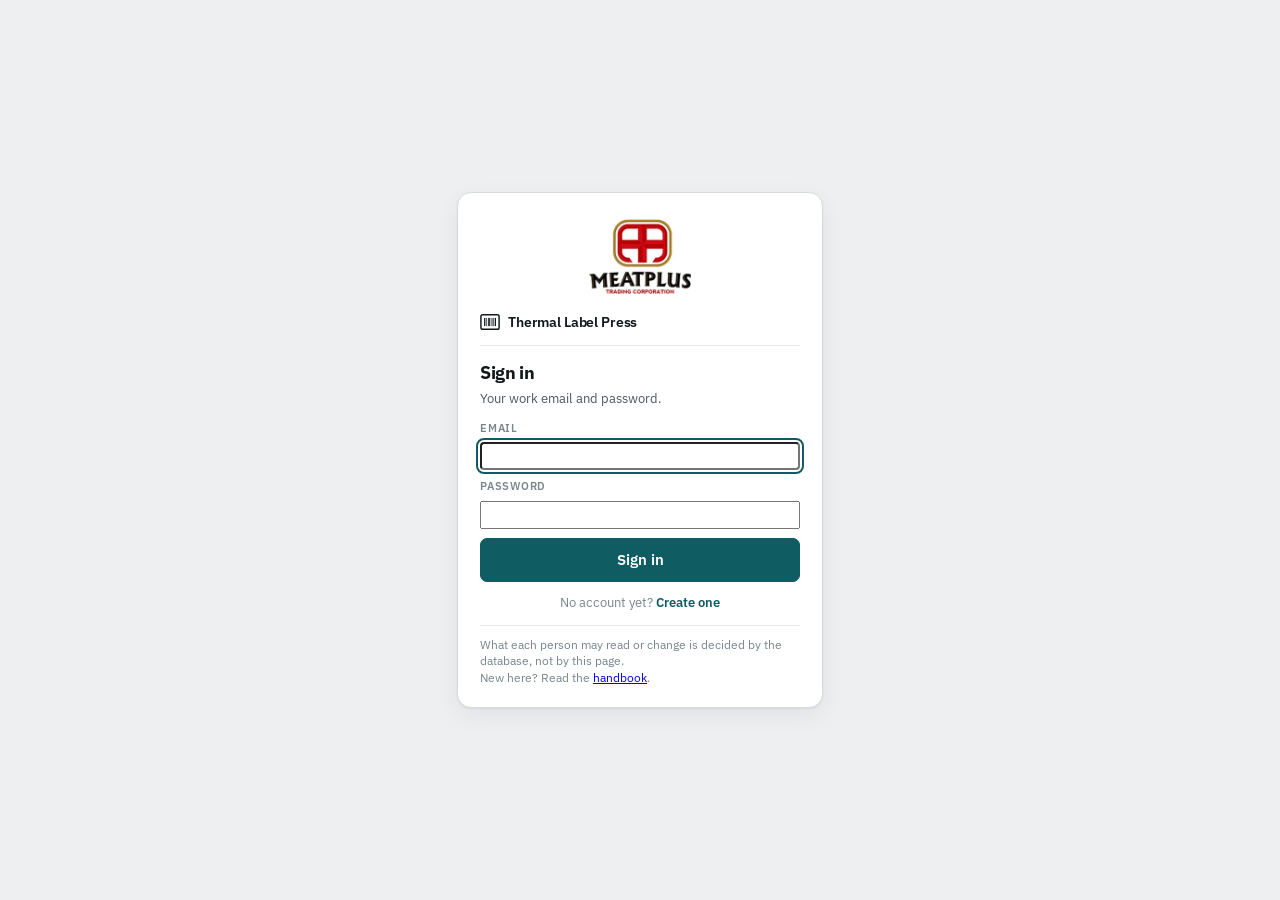
==== commit fcb4aa32: "Ship the handbook with the app A manual nobody can find is not a manual. handbook.html sits beside t" ====
--- a/test/index.html
+++ b/test/index.html
@@ -37,6 +37,8 @@
   <div class="who" id="who">
     <span class="whoName" id="who-name"></span>
     <span class="chip" id="who-role"></span>
+    <a class="btn ghost tiny" href="../handbook.html" target="_blank" rel="noopener"
+       title="How to use this system — opens in a new tab">Handbook</a>
     <button class="btn ghost tiny" id="b-refresh" title="Reload from the database">Refresh</button>
     <button class="btn ghost tiny" id="b-lock" title="Lock the station">Lock</button>
     <button class="btn ghost tiny" id="b-signout">Sign out</button>
@@ -88,7 +90,8 @@
       <button class="btn wide" id="b-pending-out">Sign out</button>
     </div>
 
-    <p class="gateFoot">What each person may read or change is decided by the database, not by this page.</p>
+    <p class="gateFoot">What each person may read or change is decided by the database, not by this page.<br>
+      New here? Read the <a href="../handbook.html" target="_blank" rel="noopener">handbook</a>.</p>
   </div>
 </div>
 
@@ -111,7 +114,7 @@
           <div class="field span2">
             <label for="f-pick">Product</label>
             <select id="f-pick"></select>
-            <span class="hint">Pick a saved product to fill the name, size and barcode. Choose “Custom entry” to type a one-off label.</span>
+            <span class="hint">Each entry shows the name, pack size and barcode number. Choosing one fills all three. Choose “Custom entry” to type a one-off label.</span>
           </div>
           <div class="field span2">
             <label for="f-name">Product name</label>
@@ -125,24 +128,9 @@
             <label for="f-code">Barcode number</label>
             <input type="text" id="f-code" class="mono" placeholder="39012472" inputmode="numeric">
           </div>
-          <div class="field">
-            <label for="f-sym">Code type</label>
-            <select id="f-sym">
-              <optgroup label="Bars">
-                <option value="c128">Code 128 — the bars on the sample label</option>
-                <option value="gs1128">GS1-128 — Code 128 carrying the dates and batch</option>
-                <option value="ean13">EAN-13 — retail checkout</option>
-                <option value="ean8">EAN-8 — retail checkout, small packs</option>
-                <option value="upca">UPC-A — retail checkout, North America</option>
-                <option value="itf14">ITF-14 — shipping cartons</option>
-              </optgroup>
-              <optgroup label="Square">
-                <option value="qr">QR Code — a square, readable by phone</option>
-                <option value="qrdl">QR Code · GS1 Digital Link — ready for 2D at the till</option>
-              </optgroup>
-            </select>
-            <span class="hint">All of them carry the same number.<span data-admin="1"> Remembered against the customer selected above.</span><span data-op="1"> Used for this run; an administrator sets what a customer normally gets.</span></span>
-          </div>
+          <!-- The code type is part of a customer's label stock, not of the run,
+               so it is set once on the Label setup tab rather than offered here
+               where it looks like a per-label choice. -->
           <div class="field" id="fld-batch">
             <label for="f-batch">Batch or lot <span class="opt">optional</span></label>
             <input type="text" id="f-batch" class="mono" placeholder="L2608A" maxlength="20">
@@ -418,10 +406,7 @@
           <div class="grid3">
             <div class="field" style="grid-column:span 3">
               <label for="s-sym">Code type</label>
-              <select id="s-sym">
-                <option value="c128">Code 128 — the bars on the sample label</option>
-                <option value="qr">QR Code — a square, readable by phone</option>
-              </select>
+              <select id="s-sym"></select>
             </div>
             <div class="field" id="fld-barmode" style="grid-column:span 3">
               <label for="s-barmode">Sizing method</label>
--- a/styles.css
+++ b/styles.css
@@ -146,7 +146,7 @@
   display:inline-flex;align-items:center;justify-content:center;gap:7px;
   padding:9px 15px;border-radius:7px;border:1px solid var(--line);
   background:var(--surface-2);color:var(--ink);font-weight:500;cursor:pointer;
-  white-space:nowrap;
+  white-space:nowrap;text-decoration:none;   /* a link styled as a button is still a button */
 }
 .btn:hover{border-color:var(--ink-3)}
 .btn.primary{background:var(--accent);border-color:var(--accent);color:var(--accent-ink);font-weight:600}
